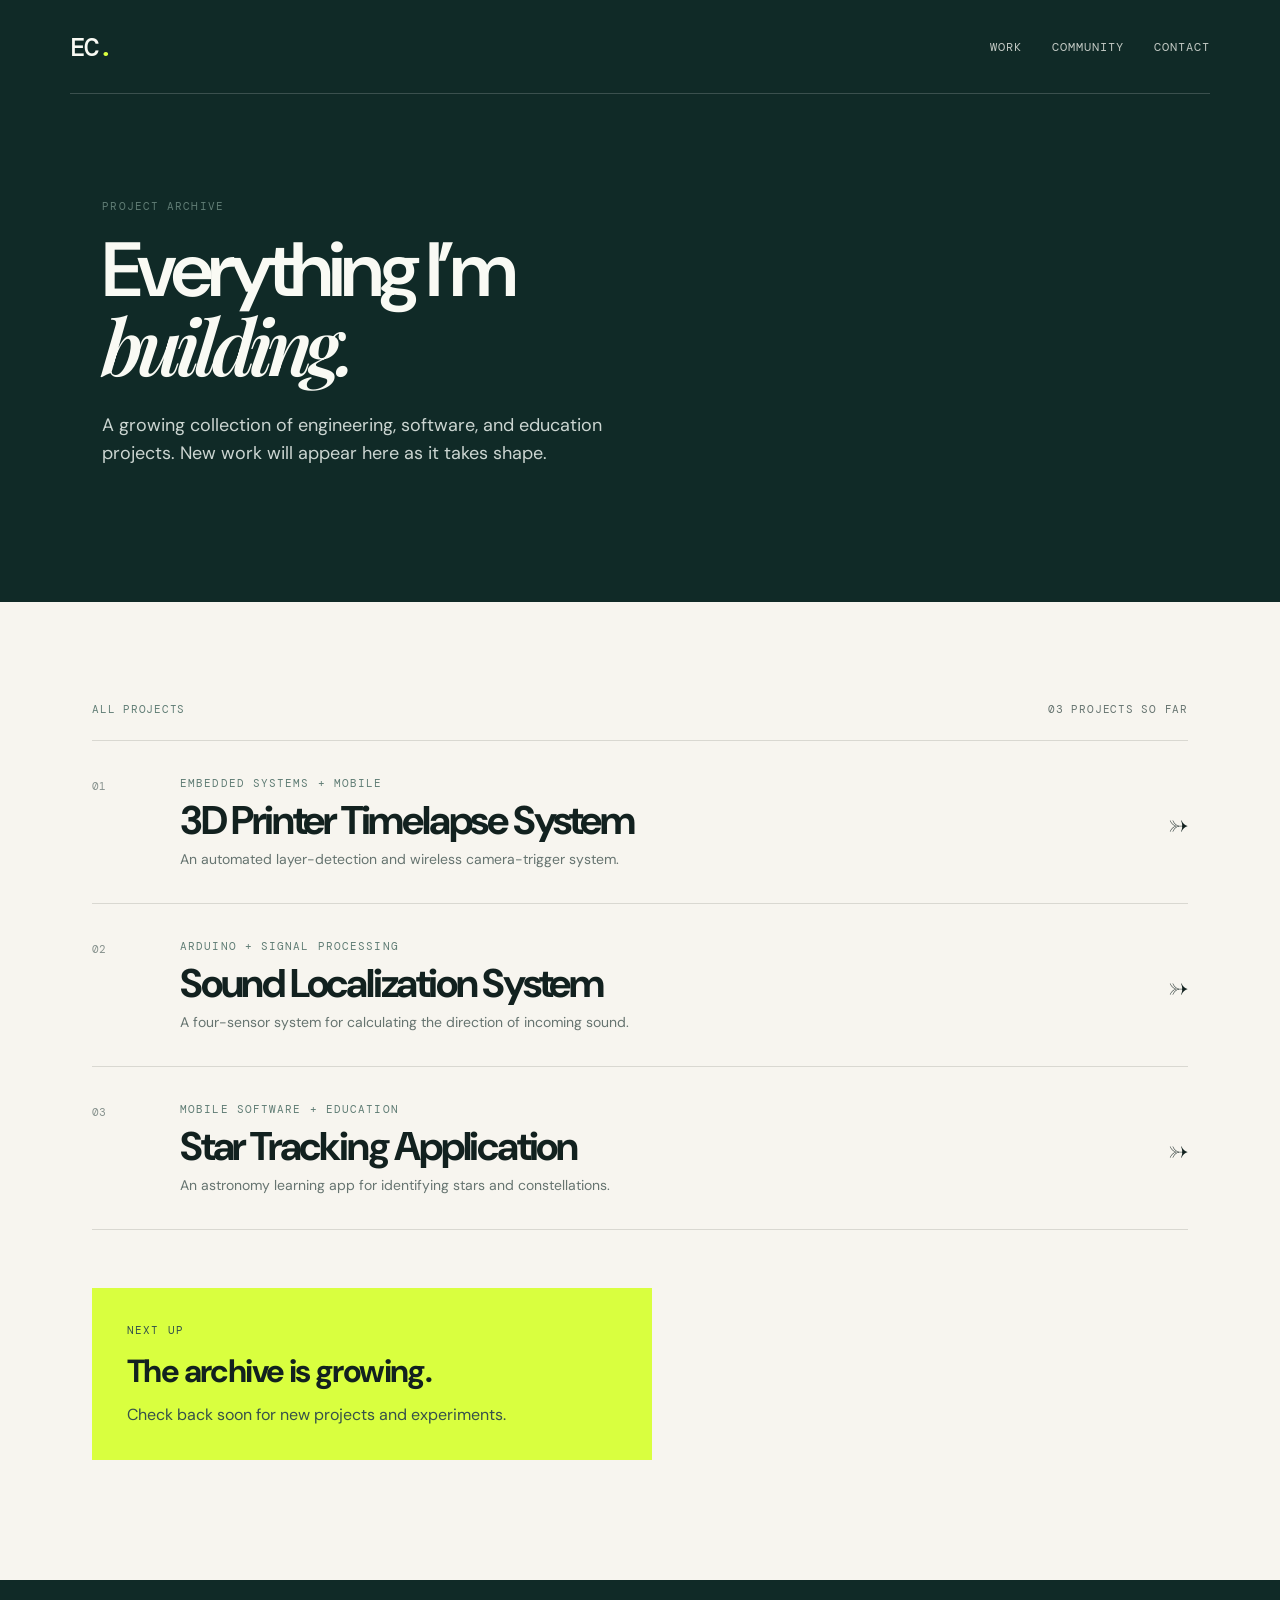
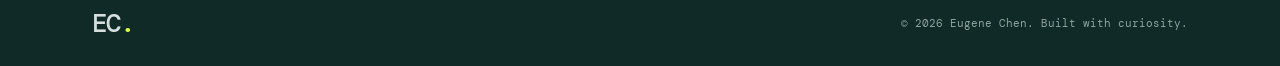
==== projects.html @ a7173c57 "Initial Commit" ====
<!DOCTYPE html>
<html lang="en">
<head>
  <meta charset="UTF-8">
  <meta name="viewport" content="width=device-width, initial-scale=1.0">
  <meta name="description" content="A complete collection of Eugene Chen's engineering and software projects.">
  <title>All Projects — Eugene Chen</title>
  <link rel="stylesheet" href="style.css">
</head>
<body>
  <div class="site-shell">
    <header class="projects-hero">
      <nav class="nav" aria-label="Primary navigation">
        <a class="wordmark" href="main.html" aria-label="Eugene Chen home">EC<span>.</span></a>
        <div class="nav-links"><a href="main.html#work">Work</a><a href="main.html#community">Community</a><a href="main.html#contact">Contact</a></div>
      </nav>
      <div class="projects-hero-copy">
        <p class="eyebrow">Project archive</p>
        <h1>Everything I’m<br><em>building.</em></h1>
        <p>A growing collection of engineering, software, and education projects. New work will appear here as it takes shape.</p>
      </div>
    </header>

    <main class="section-wrap projects-page">
      <div class="projects-page-heading"><p class="section-kicker">All projects</p><p>03 projects so far</p></div>
      <div class="archive-list">
        <a class="archive-project" href="printer-timelapse.html"><span class="archive-number">01</span><div><p class="project-type">Embedded systems + mobile</p><h2>3D Printer Timelapse System</h2><p>An automated layer-detection and wireless camera-trigger system.</p></div><span class="archive-arrow" aria-hidden="true">→</span></a>
        <a class="archive-project" href="sound-localization.html"><span class="archive-number">02</span><div><p class="project-type">Arduino + signal processing</p><h2>Sound Localization System</h2><p>A four-sensor system for calculating the direction of incoming sound.</p></div><span class="archive-arrow" aria-hidden="true">→</span></a>
        <a class="archive-project" href="star-tracking.html"><span class="archive-number">03</span><div><p class="project-type">Mobile software + education</p><h2>Star Tracking Application</h2><p>An astronomy learning app for identifying stars and constellations.</p></div><span class="archive-arrow" aria-hidden="true">→</span></a>
      </div>
      <aside class="projects-coming"><p class="section-kicker">Next up</p><h2>The archive is growing.</h2><p>Check back soon for new projects and experiments.</p></aside>
    </main>
    <footer><a class="wordmark" href="main.html">EC<span>.</span></a><p>© 2026 Eugene Chen. Built with curiosity.</p></footer>
  </div>
</body>
</html>
---- style.css ----
@import url('https://fonts.googleapis.com/css2?family=DM+Mono:wght@400;500&family=DM+Sans:opsz,wght@9..40,400;9..40,500;9..40,600;9..40,700&family=Playfair+Display:ital,wght@0,600;0,700;1,600;1,700&display=swap');

:root { --ink:#12211f; --muted:#667470; --paper:#f7f5ef; --acid:#d9ff3f; --coral:#ff745b; --line:#d9d8d1; --dark:#102a27; --sans:'DM Sans',Arial,sans-serif; --mono:'DM Mono',monospace; --serif:'Playfair Display',Georgia,serif; }
* { box-sizing:border-box; } html { scroll-behavior:smooth; } body { margin:0; background:var(--paper); color:var(--ink); font-family:var(--sans); } a { color:inherit; text-decoration:none; } ::selection { background:var(--acid); color:var(--dark); }
.section-wrap { max-width:1160px; margin:0 auto; padding-left:32px; padding-right:32px; } .hero { min-height:720px; padding:0 5.5vw 74px; background:var(--dark); color:#f9faf4; overflow:hidden; } .nav { height:94px; display:flex; align-items:center; justify-content:space-between; max-width:1340px; margin:auto; border-bottom:1px solid rgba(255,255,255,.18); } .wordmark { font:500 26px var(--mono); letter-spacing:-2px; } .wordmark span { color:var(--acid); } .nav-links { display:flex; gap:30px; font:12px var(--mono); text-transform:uppercase; letter-spacing:.08em; } .nav-links a { opacity:.76; transition:opacity .2s; } .nav-links a:hover { opacity:1; }
.hero-grid { max-width:1160px; margin:0 auto; display:grid; grid-template-columns:1.08fr .92fr; align-items:center; min-height:605px; gap:30px; }.eyebrow,.section-kicker,.project-type { font:11px var(--mono); letter-spacing:.1em; text-transform:uppercase; color:#607d75; margin:0 0 20px; } .hero .eyebrow { color:var(--acid); } h1,h2,h3,p { margin-top:0; } h1 { font-size:clamp(55px,6vw,87px); line-height:.97; letter-spacing:-.065em; margin:0 0 26px; font-weight:600; } h1 em { font-family:var(--serif); font-weight:600; letter-spacing:-.08em; } .intro { max-width:465px; font-size:18px; line-height:1.55; color:#cbd5d1; } .hero-actions { display:flex; align-items:center; gap:28px; margin-top:34px; }.button { display:inline-flex; align-items:center; gap:17px; padding:14px 17px; font:12px var(--mono); text-transform:uppercase; letter-spacing:.04em; }.button-primary { color:var(--dark); background:var(--acid); }.text-link { font-size:14px; border-bottom:1px solid rgba(255,255,255,.55); padding-bottom:5px; }
.hero-art { height:440px; position:relative; max-width:450px; width:100%; margin-left:auto; }.art-core { position:absolute; left:50%; top:50%; width:127px; height:127px; transform:translate(-50%,-50%); border:1px solid var(--acid); display:grid; place-items:center; border-radius:50%; background:var(--dark); z-index:2; }.art-core:before,.art-core:after { content:''; position:absolute; border-radius:50%; inset:11px; border:1px dashed rgba(217,255,63,.65); }.art-core:after { inset:-15px; border-color:rgba(217,255,63,.2); }.art-core span { color:var(--acid); font:500 31px var(--mono); letter-spacing:-4px; }.orbit { position:absolute; left:50%; top:50%; border:1px solid rgba(255,255,255,.16); border-radius:50%; transform:translate(-50%,-50%) rotate(-25deg); }.orbit-one { width:350px; height:160px; }.orbit-two { width:175px; height:350px; transform:translate(-50%,-50%) rotate(42deg); }.art-card { position:absolute; padding:14px 15px 12px; min-width:102px; color:var(--dark); font:500 16px var(--mono); line-height:1; box-shadow:5px 5px 0 rgba(0,0,0,.15); z-index:3; }.art-card small { display:block; font-size:10px; margin-top:16px; }.card-a { background:var(--acid); top:45px; left:58px; transform:rotate(-7deg); }.card-b { background:#b6d0fb; right:7px; top:129px; transform:rotate(7deg); }.card-c { background:var(--coral); left:73px; bottom:36px; transform:rotate(7deg); }.art-label { position:absolute; bottom:0; right:0; font:10px var(--mono); letter-spacing:.08em; color:#90a39e; }
.statement { padding-top:130px; padding-bottom:130px; }.statement-grid { display:grid; grid-template-columns:1.3fr .7fr; gap:90px; align-items:end; }.statement h2,.section-heading h2,.contact h2 { font-size:clamp(35px,4.4vw,59px); line-height:1.04; letter-spacing:-.055em; margin:0; }.statement-grid > p { margin:0; color:var(--muted); font-size:16px; line-height:1.65; }
.work { padding-bottom:136px; }.section-heading { display:flex; justify-content:space-between; align-items:end; gap:25px; padding-bottom:31px; border-bottom:1px solid var(--line); }.section-heading .section-kicker { margin-bottom:14px; }.section-note { margin:0 0 4px; font-size:13px; color:var(--muted); }.project-list { border-bottom:1px solid var(--line); }.project { display:grid; grid-template-columns:64px 1fr 280px; gap:24px; border-top:1px solid var(--line); padding:44px 0; }.project:first-child { border-top:0; }.project-number,.experience-index { font:11px var(--mono); color:#87928e; letter-spacing:.08em; }.project h3 { font-size:clamp(28px,3.4vw,45px); letter-spacing:-.06em; line-height:1; margin-bottom:18px; }.project-type { margin-bottom:12px; }.project-description { max-width:540px; color:#4a5954; font-size:15px; line-height:1.62; }.project-points { padding:0; list-style:none; font-size:13px; line-height:1.7; margin:19px 0; }.project-points li:before { content:'→'; color:#2f6a5c; margin-right:10px; }.tags { display:flex; flex-wrap:wrap; gap:6px; margin-top:20px; }.tags span { font:10px var(--mono); letter-spacing:.03em; padding:6px 8px; background:#e6e7e0; }.project-visual { min-height:220px; position:relative; overflow:hidden; background:#e3e5dc; }.printer-visual { background:#fb9d84; display:grid; place-items:center; }.printer-frame { height:146px; width:125px; border:8px solid var(--dark); position:relative; }.printer-frame i { position:absolute; top:-8px; width:8px; height:142px; background:var(--dark); }.printer-frame i:first-child { left:27px; }.printer-frame i:nth-child(2) { right:27px; }.printer-frame b { position:absolute; left:18px; right:18px; bottom:22px; height:12px; background:var(--acid); }.printer-frame span { position:absolute; top:52px; left:13px; font:9px var(--mono); color:var(--dark); }.sound-visual { background:var(--dark); }.sound-dot { position:absolute; width:13px; height:13px; border-radius:50%; background:var(--acid); }.d1{top:28px;left:32px}.d2{top:28px;right:32px}.d3{bottom:28px;left:32px}.d4{bottom:28px;right:32px}.sound-lines { position:absolute; inset:50px; background:linear-gradient(45deg,transparent 49.5%,rgba(217,255,63,.7) 50%,transparent 50.5%),linear-gradient(-45deg,transparent 49.5%,rgba(217,255,63,.35) 50%,transparent 50.5%); }.sound-visual b { position:absolute; inset:0; display:grid; place-items:center; font:42px var(--serif); color:#fff; }.star-visual { background:#7691d5; }.star-visual span { position:absolute; color:var(--acid); font:36px var(--serif); }.star-visual span:nth-child(1){top:30px;left:35px}.star-visual span:nth-child(2){top:70px;right:55px;font-size:22px}.star-visual span:nth-child(3){bottom:29px;left:62px}.star-visual span:nth-child(4){right:30px;bottom:43px;font-size:26px}.star-visual i { position:absolute; height:1px; background:rgba(255,255,255,.5); transform:rotate(35deg); width:155px; top:113px; left:42px; }.star-visual i:last-child{transform:rotate(-58deg);width:130px;top:128px;left:86px;}
.experience { padding-bottom:135px; }.experience-grid { display:grid; grid-template-columns:1fr 1fr; gap:1px; margin-top:30px; background:var(--line); border:1px solid var(--line); }.experience-grid article { background:var(--paper); min-height:270px; padding:29px; }.experience-index { color:#da624e; }.experience h3 { font-size:28px; letter-spacing:-.045em; margin:37px 0 12px; }.experience p:not(.experience-index) { font-size:14px; line-height:1.6; color:var(--muted); max-width:390px; }.experience-grid span { font:10px var(--mono); color:#47615a; text-transform:uppercase; letter-spacing:.04em; }
.project-link { display:inline-flex; align-items:center; gap:11px; margin-top:24px; padding-bottom:6px; border-bottom:1px solid var(--ink); font:11px var(--mono); letter-spacing:.07em; text-transform:uppercase; transition:color .2s ease,border-color .2s ease,gap .2s ease; }.project-link:hover { color:#2f6a5c; border-color:#2f6a5c; gap:16px; }
.projects-cta { padding:38px 0 0; display:flex; align-items:center; justify-content:space-between; gap:25px; }.projects-cta p { margin:0; color:var(--muted); font-size:14px; }.button-outline { color:var(--ink); border:1px solid var(--ink); transition:background-color .2s ease,color .2s ease,transform .2s ease; }.button-outline:hover { color:var(--dark); background:var(--acid); transform:translateY(-3px); }
.projects-hero { padding:0 5.5vw 74px; background:var(--dark); color:#f9faf4; }.projects-hero-copy { max-width:1160px; margin:0 auto; padding:105px 32px 42px; }.projects-hero-copy h1 { margin-bottom:24px; }.projects-hero-copy > p:last-child { max-width:500px; color:#cbd5d1; font-size:18px; line-height:1.55; }.projects-page { padding-top:100px; padding-bottom:120px; }.projects-page-heading { display:flex; justify-content:space-between; align-items:center; padding-bottom:24px; border-bottom:1px solid var(--line); }.projects-page-heading p { margin:0; font:11px var(--mono); color:var(--muted); text-transform:uppercase; letter-spacing:.07em; }.projects-page-heading .section-kicker { color:#607d75; }.archive-list { border-bottom:1px solid var(--line); }.archive-project { display:grid; grid-template-columns:64px 1fr auto; gap:24px; align-items:center; padding:35px 0; border-top:1px solid var(--line); transition:padding .2s ease; }.archive-project:first-child { border-top:0; }.archive-number { align-self:start; padding-top:3px; font:11px var(--mono); color:#87928e; }.archive-project .project-type { margin-bottom:9px; }.archive-project h2 { margin:0 0 9px; font-size:clamp(25px,3.2vw,40px); letter-spacing:-.055em; line-height:1.05; }.archive-project div > p:last-child { margin:0; color:var(--muted); font-size:14px; }.archive-arrow { font:30px var(--serif); transition:transform .2s ease; }.archive-project:hover { padding-left:10px; }.archive-project:hover .archive-arrow { transform:translateX(7px); }.projects-coming { margin-top:58px; padding:35px; background:var(--acid); max-width:560px; }.projects-coming .section-kicker { color:#35524b; margin-bottom:13px; }.projects-coming h2 { margin:0 0 12px; font-size:32px; letter-spacing:-.05em; }.projects-coming p:last-child { margin:0; color:#36514a; }
.case-study { max-width:1000px; padding-top:52px; padding-bottom:110px; }.back-link { display:inline-block; margin-bottom:80px; font:11px var(--mono); letter-spacing:.07em; text-transform:uppercase; color:#47615a; transition:transform .2s ease,color .2s ease; }.back-link:hover { color:var(--ink); transform:translateX(-4px); }.case-study h1 { max-width:800px; color:var(--dark); }.case-intro { max-width:640px; margin-bottom:46px; color:var(--muted); font-size:clamp(18px,2vw,23px); line-height:1.5; }.case-visual { min-height:330px; margin:0 0 92px; display:grid; place-items:center; overflow:hidden; position:relative; }.case-grid { display:grid; grid-template-columns:.8fr 1.2fr; gap:70px; padding:37px 0; border-top:1px solid var(--line); }.case-grid:last-of-type { border-bottom:1px solid var(--line); margin-bottom:26px; }.case-grid h2 { margin:0; font-size:clamp(27px,3vw,40px); line-height:1.04; letter-spacing:-.05em; }.case-grid p:last-child { margin:0; max-width:530px; color:var(--muted); font-size:16px; line-height:1.65; }
.community { background:var(--coral); color:var(--dark); padding:115px 0; }.community-grid { display:grid; grid-template-columns:1fr 1fr; gap:100px; }.light { color:#714239; }.community h2 { font-size:clamp(43px,5vw,67px); line-height:.98; letter-spacing:-.065em; margin:0; }.community-copy { padding-top:32px; }.community-copy > p { font-size:19px; line-height:1.55; margin-bottom:25px; }.community-copy ul { list-style:none; padding:0; margin:0; border-top:1px solid rgba(18,33,31,.3); }.community-copy li { padding:12px 0 12px 22px; position:relative; font-size:14px; border-bottom:1px solid rgba(18,33,31,.3); }.community-copy li:before { content:'↗'; position:absolute; left:0; }
.contact { padding-top:120px; padding-bottom:106px; }.contact h2 { margin:0 0 22px; }.contact > p:not(.section-kicker):not(.contact-note) { color:var(--muted); font-size:16px; }.contact-links { display:flex; gap:38px; margin-top:35px; }.contact-links a { font:12px var(--mono); text-transform:uppercase; border-bottom:1px solid var(--ink); padding-bottom:7px; }.contact-links span { margin-left:18px; }.contact-note { margin-top:45px !important; font:11px var(--mono); color:#8a918d !important; } footer { background:var(--dark); color:#d7dfdc; padding:26px max(32px,calc((100vw - 1096px)/2)); display:flex; justify-content:space-between; align-items:center; } footer p { margin:0; font:11px var(--mono); color:#8fa49e; }
 .contact-pending { font:12px var(--mono); text-transform:uppercase; color:#61716c; border-bottom:1px solid #a4aaa6; padding-bottom:7px; }.contact-links span.contact-pending { margin-left:0; }
@media (max-width:760px) { .hero { padding:0 24px 50px; min-height:0; }.nav { height:76px; }.nav-links { gap:15px; font-size:10px; }.hero-grid { grid-template-columns:1fr; padding-top:63px; }.hero-art { height:310px; max-width:355px; margin:10px auto 0; transform:scale(.82); transform-origin:top center; margin-bottom:-55px; }.statement,.work,.experience,.contact { padding-top:75px; padding-bottom:75px; }.section-wrap { padding-left:24px; padding-right:24px; }.statement-grid,.community-grid { grid-template-columns:1fr; gap:28px; }.section-heading { align-items:start; flex-direction:column; }.project { grid-template-columns:34px 1fr; padding:32px 0; gap:11px; }.project-visual { grid-column:2; min-height:175px; margin-top:5px; }.project h3 { font-size:35px; }.experience-grid { grid-template-columns:1fr; }.community { padding:76px 0; }.community-copy { padding-top:0; }.contact-links { gap:20px; flex-wrap:wrap; } footer { padding:22px 24px; }.intro { font-size:16px; } }
@media (max-width:760px) { .projects-cta { align-items:flex-start; flex-direction:column; }.projects-hero { padding:0 24px 48px; }.projects-hero-copy { padding:66px 0 16px; }.projects-page { padding-top:70px; padding-bottom:75px; }.archive-project { grid-template-columns:34px 1fr auto; gap:11px; padding:27px 0; }.archive-project h2 { font-size:28px; }.archive-arrow { font-size:24px; }.projects-coming { margin-top:42px; padding:27px; } }

/* Gentle movement and tactile feedback */
.scroll-progress { position:fixed; z-index:20; inset:0 auto auto 0; width:100%; height:3px; background:var(--acid); transform:scaleX(0); transform-origin:left; pointer-events:none; }
.reveal { opacity:0; transform:translateY(26px); transition:opacity .7s ease,transform .7s cubic-bezier(.22,1,.36,1); transition-delay:var(--reveal-delay,0ms); }.reveal.is-visible { opacity:1; transform:none; }
.hero-copy { animation:rise-in .8s cubic-bezier(.22,1,.36,1) both; }.hero-art { animation:rise-in .9s .12s cubic-bezier(.22,1,.36,1) both; }.art-core { animation:soft-pulse 4s ease-in-out infinite; }.orbit-one { animation:orbit-one-drift 12s linear infinite; }.orbit-two { animation:orbit-two-drift 16s linear infinite reverse; }
.button-primary,.project-visual,.experience-grid article,.community-copy li,.tags span,.project h3 { transition:transform .25s ease,box-shadow .25s ease,background-color .25s ease,color .25s ease; }.button-primary:hover { transform:translateY(-3px); box-shadow:5px 5px 0 rgba(217,255,63,.25); }.text-link:hover,.contact-links a:hover { color:var(--acid); border-color:var(--acid); }.project:hover .project-visual { transform:translateY(-5px) rotate(.6deg); box-shadow:8px 10px 0 rgba(18,33,31,.13); }.project:hover h3 { color:#2f6a5c; }.experience-grid article:hover { transform:translateY(-5px); box-shadow:0 11px 20px rgba(18,33,31,.08); position:relative; z-index:1; }.community-copy li:hover { padding-left:28px; background:rgba(255,255,255,.1); }.tags span:hover { background:var(--acid); transform:translateY(-2px); }
@keyframes rise-in { from { opacity:0; transform:translateY(22px); } to { opacity:1; transform:none; } } @keyframes soft-pulse { 50% { box-shadow:0 0 0 13px rgba(217,255,63,.055); } } @keyframes orbit-one-drift { from { transform:translate(-50%,-50%) rotate(-25deg); } to { transform:translate(-50%,-50%) rotate(335deg); } } @keyframes orbit-two-drift { from { transform:translate(-50%,-50%) rotate(42deg); } to { transform:translate(-50%,-50%) rotate(402deg); } }
@media (prefers-reduced-motion: reduce) { html { scroll-behavior:auto; }.reveal,.reveal.is-visible { opacity:1; transform:none; transition:none; }.hero-copy,.hero-art,.art-core,.orbit-one,.orbit-two { animation:none; }.button-primary,.project-visual,.experience-grid article,.community-copy li,.tags span { transition:none; } }
@media (max-width:760px) { .case-study { padding-top:32px; padding-bottom:72px; }.back-link { margin-bottom:58px; }.case-visual { min-height:230px; margin-bottom:58px; }.case-grid { grid-template-columns:1fr; gap:21px; padding:29px 0; } }
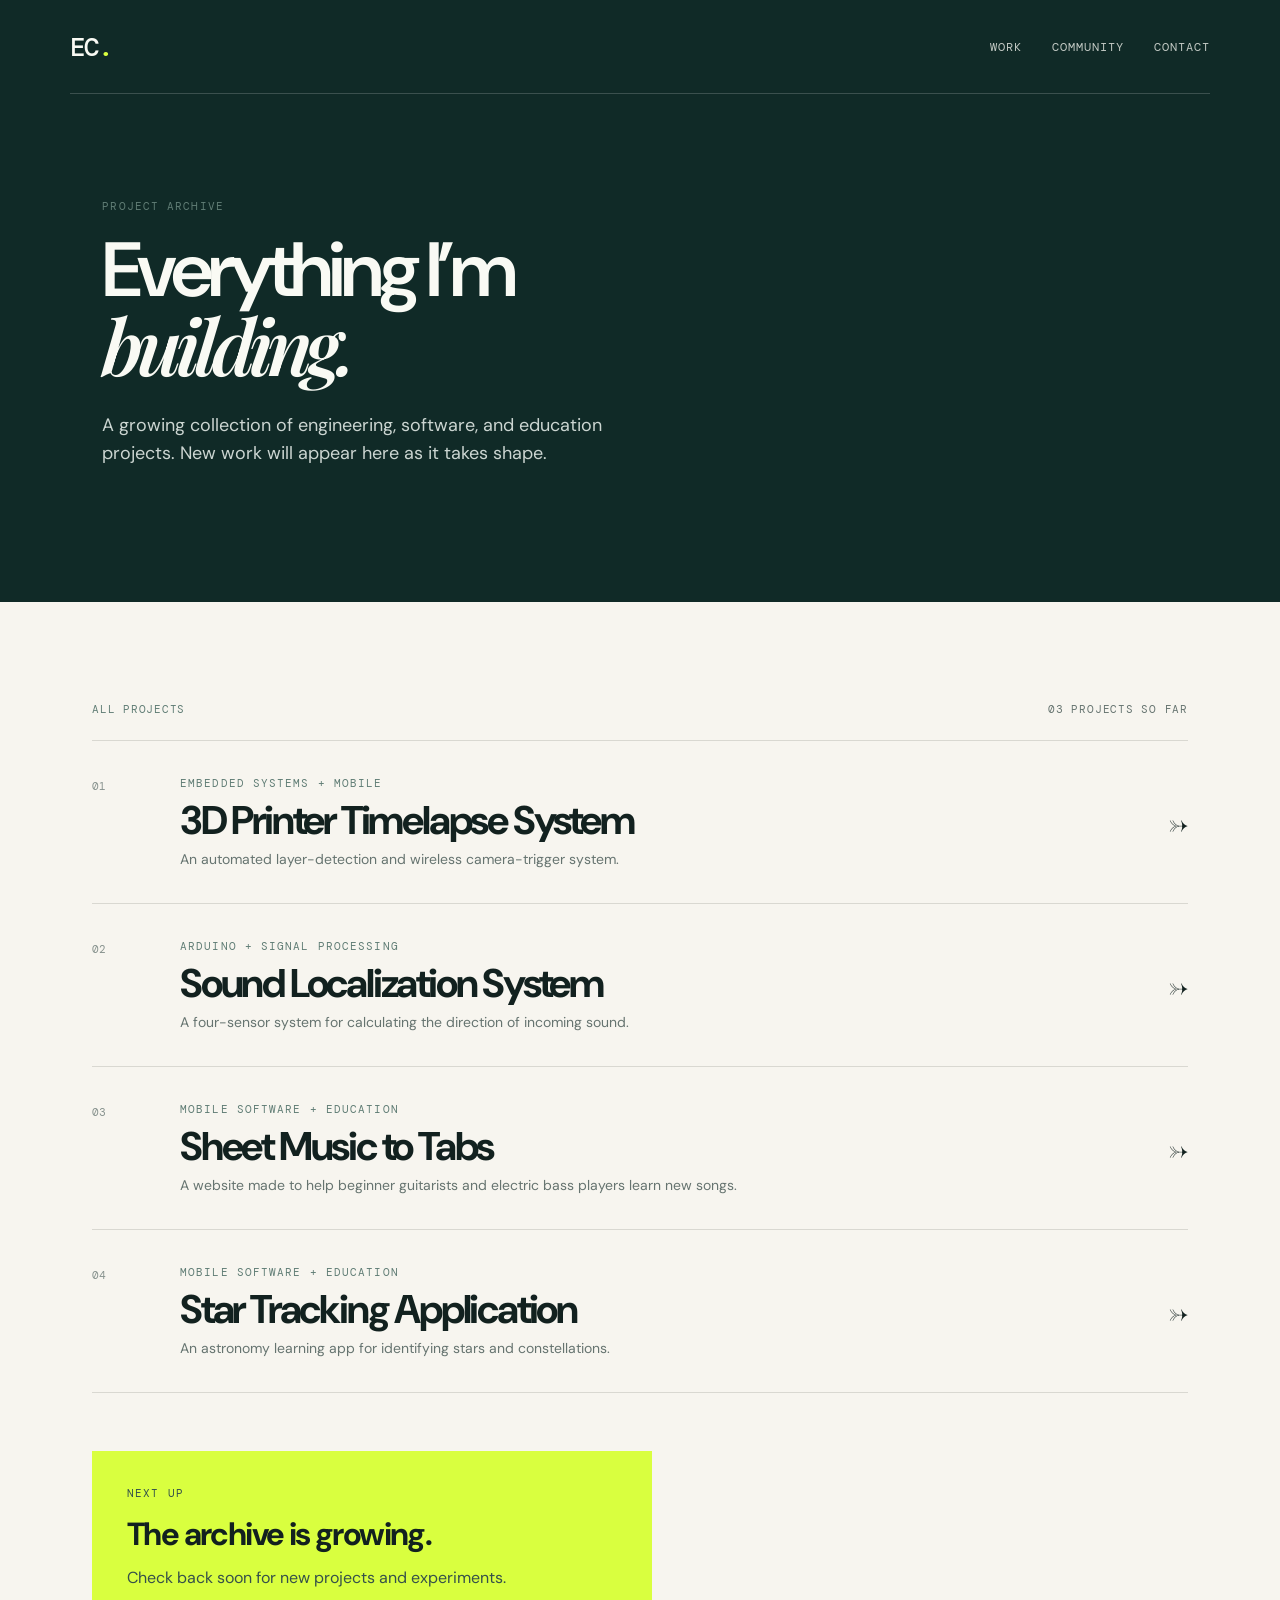
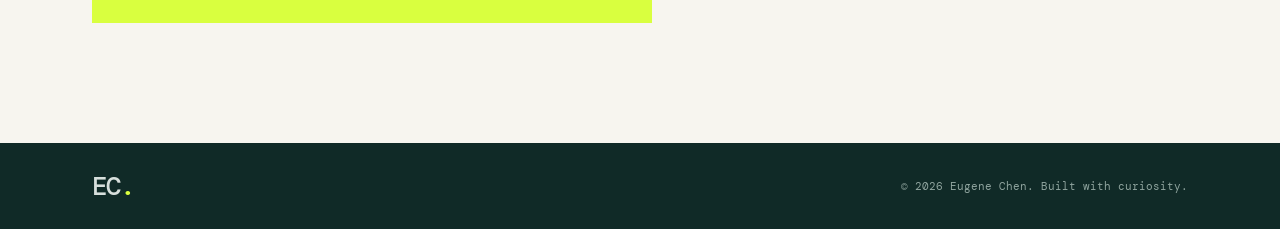
==== commit da778637: "Added new page for Sheet music to Tabs application" ====
--- a/projects.html
+++ b/projects.html
@@ -1,5 +1,6 @@
 <!DOCTYPE html>
 <html lang="en">
+
 <head>
   <meta charset="UTF-8">
   <meta name="viewport" content="width=device-width, initial-scale=1.0">
@@ -7,30 +8,68 @@
   <title>All Projects — Eugene Chen</title>
   <link rel="stylesheet" href="style.css">
 </head>
+
 <body>
   <div class="site-shell">
     <header class="projects-hero">
       <nav class="nav" aria-label="Primary navigation">
-        <a class="wordmark" href="main.html" aria-label="Eugene Chen home">EC<span>.</span></a>
-        <div class="nav-links"><a href="main.html#work">Work</a><a href="main.html#community">Community</a><a href="main.html#contact">Contact</a></div>
+        <a class="wordmark" href="index.html" aria-label="Eugene Chen home">EC<span>.</span></a>
+        <div class="nav-links"><a href="index.html#work">Work</a><a href="index.html#community">Community</a><a
+            href="index.html#contact">Contact</a></div>
       </nav>
       <div class="projects-hero-copy">
         <p class="eyebrow">Project archive</p>
         <h1>Everything I’m<br><em>building.</em></h1>
-        <p>A growing collection of engineering, software, and education projects. New work will appear here as it takes shape.</p>
+        <p>A growing collection of engineering, software, and education projects. New work will appear here as it takes
+          shape.</p>
       </div>
     </header>
 
     <main class="section-wrap projects-page">
-      <div class="projects-page-heading"><p class="section-kicker">All projects</p><p>03 projects so far</p></div>
+      <div class="projects-page-heading">
+        <p class="section-kicker">All projects</p>
+        <p>03 projects so far</p>
+      </div>
       <div class="archive-list">
-        <a class="archive-project" href="printer-timelapse.html"><span class="archive-number">01</span><div><p class="project-type">Embedded systems + mobile</p><h2>3D Printer Timelapse System</h2><p>An automated layer-detection and wireless camera-trigger system.</p></div><span class="archive-arrow" aria-hidden="true">→</span></a>
-        <a class="archive-project" href="sound-localization.html"><span class="archive-number">02</span><div><p class="project-type">Arduino + signal processing</p><h2>Sound Localization System</h2><p>A four-sensor system for calculating the direction of incoming sound.</p></div><span class="archive-arrow" aria-hidden="true">→</span></a>
-        <a class="archive-project" href="star-tracking.html"><span class="archive-number">03</span><div><p class="project-type">Mobile software + education</p><h2>Star Tracking Application</h2><p>An astronomy learning app for identifying stars and constellations.</p></div><span class="archive-arrow" aria-hidden="true">→</span></a>
+        <a class="archive-project" href="project pages/printer-timelapse.html"><span class="archive-number">01</span>
+          <div>
+            <p class="project-type">Embedded systems + mobile</p>
+            <h2>3D Printer Timelapse System</h2>
+            <p>An automated layer-detection and wireless camera-trigger system.</p>
+          </div><span class="archive-arrow" aria-hidden="true">→</span>
+        </a>
+        <a class="archive-project" href="project pages/sound-localization.html"><span class="archive-number">02</span>
+          <div>
+            <p class="project-type">Arduino + signal processing</p>
+            <h2>Sound Localization System</h2>
+            <p>A four-sensor system for calculating the direction of incoming sound.</p>
+          </div><span class="archive-arrow" aria-hidden="true">→</span>
+        </a>
+        <a class="archive-project" href="project pages/sheet-music-to-tabs.html"><span class="archive-number">03</span>
+          <div>
+            <p class="project-type">Mobile software + education</p>
+            <h2>Sheet Music to Tabs</h2>
+            <p>A website made to help beginner guitarists and electric bass players learn new songs.</p>
+          </div><span class="archive-arrow" aria-hidden="true">→</span>
+        </a>
+        <a class="archive-project" href="project pages/star-tracking.html"><span class="archive-number">04</span>
+          <div>
+            <p class="project-type">Mobile software + education</p>
+            <h2>Star Tracking Application</h2>
+            <p>An astronomy learning app for identifying stars and constellations.</p>
+          </div><span class="archive-arrow" aria-hidden="true">→</span>
+        </a>
       </div>
-      <aside class="projects-coming"><p class="section-kicker">Next up</p><h2>The archive is growing.</h2><p>Check back soon for new projects and experiments.</p></aside>
+      <aside class="projects-coming">
+        <p class="section-kicker">Next up</p>
+        <h2>The archive is growing.</h2>
+        <p>Check back soon for new projects and experiments.</p>
+      </aside>
     </main>
-    <footer><a class="wordmark" href="main.html">EC<span>.</span></a><p>© 2026 Eugene Chen. Built with curiosity.</p></footer>
+    <footer><a class="wordmark" href="index.html">EC<span>.</span></a>
+      <p>© 2026 Eugene Chen. Built with curiosity.</p>
+    </footer>
   </div>
 </body>
-</html>
+
+</html>
--- a/style.css
+++ b/style.css
@@ -1,28 +1,1142 @@
-@import url('https://fonts.googleapis.com/css2?family=DM+Mono:wght@400;500&family=DM+Sans:opsz,wght@9..40,400;9..40,500;9..40,600;9..40,700&family=Playfair+Display:ital,wght@0,600;0,700;1,600;1,700&display=swap');
+@import url("https://fonts.googleapis.com/css2?family=DM+Mono:wght@400;500&family=DM+Sans:opsz,wght@9..40,400;9..40,500;9..40,600;9..40,700&family=Playfair+Display:ital,wght@0,600;0,700;1,600;1,700&display=swap");
 
-:root { --ink:#12211f; --muted:#667470; --paper:#f7f5ef; --acid:#d9ff3f; --coral:#ff745b; --line:#d9d8d1; --dark:#102a27; --sans:'DM Sans',Arial,sans-serif; --mono:'DM Mono',monospace; --serif:'Playfair Display',Georgia,serif; }
-* { box-sizing:border-box; } html { scroll-behavior:smooth; } body { margin:0; background:var(--paper); color:var(--ink); font-family:var(--sans); } a { color:inherit; text-decoration:none; } ::selection { background:var(--acid); color:var(--dark); }
-.section-wrap { max-width:1160px; margin:0 auto; padding-left:32px; padding-right:32px; } .hero { min-height:720px; padding:0 5.5vw 74px; background:var(--dark); color:#f9faf4; overflow:hidden; } .nav { height:94px; display:flex; align-items:center; justify-content:space-between; max-width:1340px; margin:auto; border-bottom:1px solid rgba(255,255,255,.18); } .wordmark { font:500 26px var(--mono); letter-spacing:-2px; } .wordmark span { color:var(--acid); } .nav-links { display:flex; gap:30px; font:12px var(--mono); text-transform:uppercase; letter-spacing:.08em; } .nav-links a { opacity:.76; transition:opacity .2s; } .nav-links a:hover { opacity:1; }
-.hero-grid { max-width:1160px; margin:0 auto; display:grid; grid-template-columns:1.08fr .92fr; align-items:center; min-height:605px; gap:30px; }.eyebrow,.section-kicker,.project-type { font:11px var(--mono); letter-spacing:.1em; text-transform:uppercase; color:#607d75; margin:0 0 20px; } .hero .eyebrow { color:var(--acid); } h1,h2,h3,p { margin-top:0; } h1 { font-size:clamp(55px,6vw,87px); line-height:.97; letter-spacing:-.065em; margin:0 0 26px; font-weight:600; } h1 em { font-family:var(--serif); font-weight:600; letter-spacing:-.08em; } .intro { max-width:465px; font-size:18px; line-height:1.55; color:#cbd5d1; } .hero-actions { display:flex; align-items:center; gap:28px; margin-top:34px; }.button { display:inline-flex; align-items:center; gap:17px; padding:14px 17px; font:12px var(--mono); text-transform:uppercase; letter-spacing:.04em; }.button-primary { color:var(--dark); background:var(--acid); }.text-link { font-size:14px; border-bottom:1px solid rgba(255,255,255,.55); padding-bottom:5px; }
-.hero-art { height:440px; position:relative; max-width:450px; width:100%; margin-left:auto; }.art-core { position:absolute; left:50%; top:50%; width:127px; height:127px; transform:translate(-50%,-50%); border:1px solid var(--acid); display:grid; place-items:center; border-radius:50%; background:var(--dark); z-index:2; }.art-core:before,.art-core:after { content:''; position:absolute; border-radius:50%; inset:11px; border:1px dashed rgba(217,255,63,.65); }.art-core:after { inset:-15px; border-color:rgba(217,255,63,.2); }.art-core span { color:var(--acid); font:500 31px var(--mono); letter-spacing:-4px; }.orbit { position:absolute; left:50%; top:50%; border:1px solid rgba(255,255,255,.16); border-radius:50%; transform:translate(-50%,-50%) rotate(-25deg); }.orbit-one { width:350px; height:160px; }.orbit-two { width:175px; height:350px; transform:translate(-50%,-50%) rotate(42deg); }.art-card { position:absolute; padding:14px 15px 12px; min-width:102px; color:var(--dark); font:500 16px var(--mono); line-height:1; box-shadow:5px 5px 0 rgba(0,0,0,.15); z-index:3; }.art-card small { display:block; font-size:10px; margin-top:16px; }.card-a { background:var(--acid); top:45px; left:58px; transform:rotate(-7deg); }.card-b { background:#b6d0fb; right:7px; top:129px; transform:rotate(7deg); }.card-c { background:var(--coral); left:73px; bottom:36px; transform:rotate(7deg); }.art-label { position:absolute; bottom:0; right:0; font:10px var(--mono); letter-spacing:.08em; color:#90a39e; }
-.statement { padding-top:130px; padding-bottom:130px; }.statement-grid { display:grid; grid-template-columns:1.3fr .7fr; gap:90px; align-items:end; }.statement h2,.section-heading h2,.contact h2 { font-size:clamp(35px,4.4vw,59px); line-height:1.04; letter-spacing:-.055em; margin:0; }.statement-grid > p { margin:0; color:var(--muted); font-size:16px; line-height:1.65; }
-.work { padding-bottom:136px; }.section-heading { display:flex; justify-content:space-between; align-items:end; gap:25px; padding-bottom:31px; border-bottom:1px solid var(--line); }.section-heading .section-kicker { margin-bottom:14px; }.section-note { margin:0 0 4px; font-size:13px; color:var(--muted); }.project-list { border-bottom:1px solid var(--line); }.project { display:grid; grid-template-columns:64px 1fr 280px; gap:24px; border-top:1px solid var(--line); padding:44px 0; }.project:first-child { border-top:0; }.project-number,.experience-index { font:11px var(--mono); color:#87928e; letter-spacing:.08em; }.project h3 { font-size:clamp(28px,3.4vw,45px); letter-spacing:-.06em; line-height:1; margin-bottom:18px; }.project-type { margin-bottom:12px; }.project-description { max-width:540px; color:#4a5954; font-size:15px; line-height:1.62; }.project-points { padding:0; list-style:none; font-size:13px; line-height:1.7; margin:19px 0; }.project-points li:before { content:'→'; color:#2f6a5c; margin-right:10px; }.tags { display:flex; flex-wrap:wrap; gap:6px; margin-top:20px; }.tags span { font:10px var(--mono); letter-spacing:.03em; padding:6px 8px; background:#e6e7e0; }.project-visual { min-height:220px; position:relative; overflow:hidden; background:#e3e5dc; }.printer-visual { background:#fb9d84; display:grid; place-items:center; }.printer-frame { height:146px; width:125px; border:8px solid var(--dark); position:relative; }.printer-frame i { position:absolute; top:-8px; width:8px; height:142px; background:var(--dark); }.printer-frame i:first-child { left:27px; }.printer-frame i:nth-child(2) { right:27px; }.printer-frame b { position:absolute; left:18px; right:18px; bottom:22px; height:12px; background:var(--acid); }.printer-frame span { position:absolute; top:52px; left:13px; font:9px var(--mono); color:var(--dark); }.sound-visual { background:var(--dark); }.sound-dot { position:absolute; width:13px; height:13px; border-radius:50%; background:var(--acid); }.d1{top:28px;left:32px}.d2{top:28px;right:32px}.d3{bottom:28px;left:32px}.d4{bottom:28px;right:32px}.sound-lines { position:absolute; inset:50px; background:linear-gradient(45deg,transparent 49.5%,rgba(217,255,63,.7) 50%,transparent 50.5%),linear-gradient(-45deg,transparent 49.5%,rgba(217,255,63,.35) 50%,transparent 50.5%); }.sound-visual b { position:absolute; inset:0; display:grid; place-items:center; font:42px var(--serif); color:#fff; }.star-visual { background:#7691d5; }.star-visual span { position:absolute; color:var(--acid); font:36px var(--serif); }.star-visual span:nth-child(1){top:30px;left:35px}.star-visual span:nth-child(2){top:70px;right:55px;font-size:22px}.star-visual span:nth-child(3){bottom:29px;left:62px}.star-visual span:nth-child(4){right:30px;bottom:43px;font-size:26px}.star-visual i { position:absolute; height:1px; background:rgba(255,255,255,.5); transform:rotate(35deg); width:155px; top:113px; left:42px; }.star-visual i:last-child{transform:rotate(-58deg);width:130px;top:128px;left:86px;}
-.experience { padding-bottom:135px; }.experience-grid { display:grid; grid-template-columns:1fr 1fr; gap:1px; margin-top:30px; background:var(--line); border:1px solid var(--line); }.experience-grid article { background:var(--paper); min-height:270px; padding:29px; }.experience-index { color:#da624e; }.experience h3 { font-size:28px; letter-spacing:-.045em; margin:37px 0 12px; }.experience p:not(.experience-index) { font-size:14px; line-height:1.6; color:var(--muted); max-width:390px; }.experience-grid span { font:10px var(--mono); color:#47615a; text-transform:uppercase; letter-spacing:.04em; }
-.project-link { display:inline-flex; align-items:center; gap:11px; margin-top:24px; padding-bottom:6px; border-bottom:1px solid var(--ink); font:11px var(--mono); letter-spacing:.07em; text-transform:uppercase; transition:color .2s ease,border-color .2s ease,gap .2s ease; }.project-link:hover { color:#2f6a5c; border-color:#2f6a5c; gap:16px; }
-.projects-cta { padding:38px 0 0; display:flex; align-items:center; justify-content:space-between; gap:25px; }.projects-cta p { margin:0; color:var(--muted); font-size:14px; }.button-outline { color:var(--ink); border:1px solid var(--ink); transition:background-color .2s ease,color .2s ease,transform .2s ease; }.button-outline:hover { color:var(--dark); background:var(--acid); transform:translateY(-3px); }
-.projects-hero { padding:0 5.5vw 74px; background:var(--dark); color:#f9faf4; }.projects-hero-copy { max-width:1160px; margin:0 auto; padding:105px 32px 42px; }.projects-hero-copy h1 { margin-bottom:24px; }.projects-hero-copy > p:last-child { max-width:500px; color:#cbd5d1; font-size:18px; line-height:1.55; }.projects-page { padding-top:100px; padding-bottom:120px; }.projects-page-heading { display:flex; justify-content:space-between; align-items:center; padding-bottom:24px; border-bottom:1px solid var(--line); }.projects-page-heading p { margin:0; font:11px var(--mono); color:var(--muted); text-transform:uppercase; letter-spacing:.07em; }.projects-page-heading .section-kicker { color:#607d75; }.archive-list { border-bottom:1px solid var(--line); }.archive-project { display:grid; grid-template-columns:64px 1fr auto; gap:24px; align-items:center; padding:35px 0; border-top:1px solid var(--line); transition:padding .2s ease; }.archive-project:first-child { border-top:0; }.archive-number { align-self:start; padding-top:3px; font:11px var(--mono); color:#87928e; }.archive-project .project-type { margin-bottom:9px; }.archive-project h2 { margin:0 0 9px; font-size:clamp(25px,3.2vw,40px); letter-spacing:-.055em; line-height:1.05; }.archive-project div > p:last-child { margin:0; color:var(--muted); font-size:14px; }.archive-arrow { font:30px var(--serif); transition:transform .2s ease; }.archive-project:hover { padding-left:10px; }.archive-project:hover .archive-arrow { transform:translateX(7px); }.projects-coming { margin-top:58px; padding:35px; background:var(--acid); max-width:560px; }.projects-coming .section-kicker { color:#35524b; margin-bottom:13px; }.projects-coming h2 { margin:0 0 12px; font-size:32px; letter-spacing:-.05em; }.projects-coming p:last-child { margin:0; color:#36514a; }
-.case-study { max-width:1000px; padding-top:52px; padding-bottom:110px; }.back-link { display:inline-block; margin-bottom:80px; font:11px var(--mono); letter-spacing:.07em; text-transform:uppercase; color:#47615a; transition:transform .2s ease,color .2s ease; }.back-link:hover { color:var(--ink); transform:translateX(-4px); }.case-study h1 { max-width:800px; color:var(--dark); }.case-intro { max-width:640px; margin-bottom:46px; color:var(--muted); font-size:clamp(18px,2vw,23px); line-height:1.5; }.case-visual { min-height:330px; margin:0 0 92px; display:grid; place-items:center; overflow:hidden; position:relative; }.case-grid { display:grid; grid-template-columns:.8fr 1.2fr; gap:70px; padding:37px 0; border-top:1px solid var(--line); }.case-grid:last-of-type { border-bottom:1px solid var(--line); margin-bottom:26px; }.case-grid h2 { margin:0; font-size:clamp(27px,3vw,40px); line-height:1.04; letter-spacing:-.05em; }.case-grid p:last-child { margin:0; max-width:530px; color:var(--muted); font-size:16px; line-height:1.65; }
-.community { background:var(--coral); color:var(--dark); padding:115px 0; }.community-grid { display:grid; grid-template-columns:1fr 1fr; gap:100px; }.light { color:#714239; }.community h2 { font-size:clamp(43px,5vw,67px); line-height:.98; letter-spacing:-.065em; margin:0; }.community-copy { padding-top:32px; }.community-copy > p { font-size:19px; line-height:1.55; margin-bottom:25px; }.community-copy ul { list-style:none; padding:0; margin:0; border-top:1px solid rgba(18,33,31,.3); }.community-copy li { padding:12px 0 12px 22px; position:relative; font-size:14px; border-bottom:1px solid rgba(18,33,31,.3); }.community-copy li:before { content:'↗'; position:absolute; left:0; }
-.contact { padding-top:120px; padding-bottom:106px; }.contact h2 { margin:0 0 22px; }.contact > p:not(.section-kicker):not(.contact-note) { color:var(--muted); font-size:16px; }.contact-links { display:flex; gap:38px; margin-top:35px; }.contact-links a { font:12px var(--mono); text-transform:uppercase; border-bottom:1px solid var(--ink); padding-bottom:7px; }.contact-links span { margin-left:18px; }.contact-note { margin-top:45px !important; font:11px var(--mono); color:#8a918d !important; } footer { background:var(--dark); color:#d7dfdc; padding:26px max(32px,calc((100vw - 1096px)/2)); display:flex; justify-content:space-between; align-items:center; } footer p { margin:0; font:11px var(--mono); color:#8fa49e; }
- .contact-pending { font:12px var(--mono); text-transform:uppercase; color:#61716c; border-bottom:1px solid #a4aaa6; padding-bottom:7px; }.contact-links span.contact-pending { margin-left:0; }
-@media (max-width:760px) { .hero { padding:0 24px 50px; min-height:0; }.nav { height:76px; }.nav-links { gap:15px; font-size:10px; }.hero-grid { grid-template-columns:1fr; padding-top:63px; }.hero-art { height:310px; max-width:355px; margin:10px auto 0; transform:scale(.82); transform-origin:top center; margin-bottom:-55px; }.statement,.work,.experience,.contact { padding-top:75px; padding-bottom:75px; }.section-wrap { padding-left:24px; padding-right:24px; }.statement-grid,.community-grid { grid-template-columns:1fr; gap:28px; }.section-heading { align-items:start; flex-direction:column; }.project { grid-template-columns:34px 1fr; padding:32px 0; gap:11px; }.project-visual { grid-column:2; min-height:175px; margin-top:5px; }.project h3 { font-size:35px; }.experience-grid { grid-template-columns:1fr; }.community { padding:76px 0; }.community-copy { padding-top:0; }.contact-links { gap:20px; flex-wrap:wrap; } footer { padding:22px 24px; }.intro { font-size:16px; } }
-@media (max-width:760px) { .projects-cta { align-items:flex-start; flex-direction:column; }.projects-hero { padding:0 24px 48px; }.projects-hero-copy { padding:66px 0 16px; }.projects-page { padding-top:70px; padding-bottom:75px; }.archive-project { grid-template-columns:34px 1fr auto; gap:11px; padding:27px 0; }.archive-project h2 { font-size:28px; }.archive-arrow { font-size:24px; }.projects-coming { margin-top:42px; padding:27px; } }
+:root {
+  --ink: #12211f;
+  --muted: #667470;
+  --paper: #f7f5ef;
+  --acid: #d9ff3f;
+  --coral: #ff745b;
+  --line: #d9d8d1;
+  --dark: #102a27;
+  --sans: "DM Sans", Arial, sans-serif;
+  --mono: "DM Mono", monospace;
+  --serif: "Playfair Display", Georgia, serif;
+}
+* {
+  box-sizing: border-box;
+}
+html {
+  scroll-behavior: smooth;
+}
+body {
+  margin: 0;
+  background: var(--paper);
+  color: var(--ink);
+  font-family: var(--sans);
+}
+a {
+  color: inherit;
+  text-decoration: none;
+}
+::selection {
+  background: var(--acid);
+  color: var(--dark);
+}
+.section-wrap {
+  max-width: 1160px;
+  margin: 0 auto;
+  padding-left: 32px;
+  padding-right: 32px;
+}
+.hero {
+  min-height: 720px;
+  padding: 0 5.5vw 74px;
+  background: var(--dark);
+  color: #f9faf4;
+  overflow: hidden;
+}
+.nav {
+  height: 94px;
+  display: flex;
+  align-items: center;
+  justify-content: space-between;
+  max-width: 1340px;
+  margin: auto;
+  border-bottom: 1px solid rgba(255, 255, 255, 0.18);
+}
+.wordmark {
+  font: 500 26px var(--mono);
+  letter-spacing: -2px;
+}
+.wordmark span {
+  color: var(--acid);
+}
+.nav-links {
+  display: flex;
+  gap: 30px;
+  font: 12px var(--mono);
+  text-transform: uppercase;
+  letter-spacing: 0.08em;
+}
+.nav-links a {
+  opacity: 0.76;
+  transition: opacity 0.2s;
+}
+.nav-links a:hover {
+  opacity: 1;
+}
+.hero-grid {
+  max-width: 1160px;
+  margin: 0 auto;
+  display: grid;
+  grid-template-columns: 1.08fr 0.92fr;
+  align-items: center;
+  min-height: 605px;
+  gap: 30px;
+}
+.eyebrow,
+.section-kicker,
+.project-type {
+  font: 11px var(--mono);
+  letter-spacing: 0.1em;
+  text-transform: uppercase;
+  color: #607d75;
+  margin: 0 0 20px;
+}
+.hero .eyebrow {
+  color: var(--acid);
+}
+h1,
+h2,
+h3,
+p {
+  margin-top: 0;
+}
+h1 {
+  font-size: clamp(55px, 6vw, 87px);
+  line-height: 0.97;
+  letter-spacing: -0.065em;
+  margin: 0 0 26px;
+  font-weight: 600;
+}
+h1 em {
+  font-family: var(--serif);
+  font-weight: 600;
+  letter-spacing: -0.08em;
+}
+.intro {
+  max-width: 465px;
+  font-size: 18px;
+  line-height: 1.55;
+  color: #cbd5d1;
+}
+.hero-actions {
+  display: flex;
+  align-items: center;
+  gap: 28px;
+  margin-top: 34px;
+}
+.button {
+  display: inline-flex;
+  align-items: center;
+  gap: 17px;
+  padding: 14px 17px;
+  font: 12px var(--mono);
+  text-transform: uppercase;
+  letter-spacing: 0.04em;
+}
+.button-primary {
+  color: var(--dark);
+  background: var(--acid);
+}
+.text-link {
+  font-size: 14px;
+  border-bottom: 1px solid rgba(255, 255, 255, 0.55);
+  padding-bottom: 5px;
+}
+.hero-art {
+  height: 440px;
+  position: relative;
+  max-width: 450px;
+  width: 100%;
+  margin-left: auto;
+}
+.art-core {
+  position: absolute;
+  left: 50%;
+  top: 50%;
+  width: 127px;
+  height: 127px;
+  transform: translate(-50%, -50%);
+  border: 1px solid var(--acid);
+  display: grid;
+  place-items: center;
+  border-radius: 50%;
+  background: var(--dark);
+  z-index: 2;
+}
+.art-core:before,
+.art-core:after {
+  content: "";
+  position: absolute;
+  border-radius: 50%;
+  inset: 11px;
+  border: 1px dashed rgba(217, 255, 63, 0.65);
+}
+.art-core:after {
+  inset: -15px;
+  border-color: rgba(217, 255, 63, 0.2);
+}
+.art-core span {
+  color: var(--acid);
+  font: 500 31px var(--mono);
+  letter-spacing: -4px;
+}
+.orbit {
+  position: absolute;
+  left: 50%;
+  top: 50%;
+  border: 1px solid rgba(255, 255, 255, 0.16);
+  border-radius: 50%;
+  transform: translate(-50%, -50%) rotate(-25deg);
+}
+.orbit-one {
+  width: 350px;
+  height: 160px;
+}
+.orbit-two {
+  width: 175px;
+  height: 350px;
+  transform: translate(-50%, -50%) rotate(42deg);
+}
+.art-card {
+  position: absolute;
+  padding: 14px 15px 12px;
+  min-width: 102px;
+  color: var(--dark);
+  font: 500 16px var(--mono);
+  line-height: 1;
+  box-shadow: 5px 5px 0 rgba(0, 0, 0, 0.15);
+  z-index: 3;
+}
+.art-card small {
+  display: block;
+  font-size: 10px;
+  margin-top: 16px;
+}
+.card-a {
+  background: var(--acid);
+  top: 45px;
+  left: 58px;
+  transform: rotate(-7deg);
+}
+.card-b {
+  background: #b6d0fb;
+  right: 7px;
+  top: 129px;
+  transform: rotate(7deg);
+}
+.card-c {
+  background: var(--coral);
+  left: 73px;
+  bottom: 36px;
+  transform: rotate(7deg);
+}
+.art-label {
+  position: absolute;
+  bottom: 0;
+  right: 0;
+  font: 10px var(--mono);
+  letter-spacing: 0.08em;
+  color: #90a39e;
+}
+.statement {
+  padding-top: 130px;
+  padding-bottom: 130px;
+}
+.statement-grid {
+  display: grid;
+  grid-template-columns: 1.3fr 0.7fr;
+  gap: 90px;
+  align-items: end;
+}
+.statement h2,
+.section-heading h2,
+.contact h2 {
+  font-size: clamp(35px, 4.4vw, 59px);
+  line-height: 1.04;
+  letter-spacing: -0.055em;
+  margin: 0;
+}
+.statement-grid > p {
+  margin: 0;
+  color: var(--muted);
+  font-size: 16px;
+  line-height: 1.65;
+}
+.work {
+  padding-bottom: 136px;
+}
+.section-heading {
+  display: flex;
+  justify-content: space-between;
+  align-items: end;
+  gap: 25px;
+  padding-bottom: 31px;
+  border-bottom: 1px solid var(--line);
+}
+.section-heading .section-kicker {
+  margin-bottom: 14px;
+}
+.section-note {
+  margin: 0 0 4px;
+  font-size: 13px;
+  color: var(--muted);
+}
+.project-list {
+  border-bottom: 1px solid var(--line);
+}
+.project {
+  display: grid;
+  grid-template-columns: 64px 1fr 280px;
+  gap: 24px;
+  border-top: 1px solid var(--line);
+  padding: 44px 0;
+}
+.project:first-child {
+  border-top: 0;
+}
+.project-number,
+.experience-index {
+  font: 11px var(--mono);
+  color: #87928e;
+  letter-spacing: 0.08em;
+}
+.project h3 {
+  font-size: clamp(28px, 3.4vw, 45px);
+  letter-spacing: -0.06em;
+  line-height: 1;
+  margin-bottom: 18px;
+}
+.project-type {
+  margin-bottom: 12px;
+}
+.project-description {
+  max-width: 540px;
+  color: #4a5954;
+  font-size: 15px;
+  line-height: 1.62;
+}
+.project-points {
+  padding: 0;
+  list-style: none;
+  font-size: 13px;
+  line-height: 1.7;
+  margin: 19px 0;
+}
+.project-points li:before {
+  content: "→";
+  color: #2f6a5c;
+  margin-right: 10px;
+}
+.tags {
+  display: flex;
+  flex-wrap: wrap;
+  gap: 6px;
+  margin-top: 20px;
+}
+.tags span {
+  font: 10px var(--mono);
+  letter-spacing: 0.03em;
+  padding: 6px 8px;
+  background: #e6e7e0;
+}
+.project-visual {
+  min-height: 220px;
+  position: relative;
+  overflow: hidden;
+  background: #e3e5dc;
+}
+.printer-visual {
+  background: #fb9d84;
+  display: grid;
+  place-items: center;
+}
+.printer-frame {
+  height: 146px;
+  width: 125px;
+  border: 8px solid var(--dark);
+  position: relative;
+}
+.printer-frame i {
+  position: absolute;
+  top: -8px;
+  width: 8px;
+  height: 142px;
+  background: var(--dark);
+}
+.printer-frame i:first-child {
+  left: 27px;
+}
+.printer-frame i:nth-child(2) {
+  right: 27px;
+}
+.printer-frame b {
+  position: absolute;
+  left: 18px;
+  right: 18px;
+  bottom: 22px;
+  height: 12px;
+  background: var(--acid);
+}
+.printer-frame span {
+  position: absolute;
+  top: 52px;
+  left: 13px;
+  font: 9px var(--mono);
+  color: var(--dark);
+}
+.sound-visual {
+  background: var(--dark);
+}
+.sound-dot {
+  position: absolute;
+  width: 13px;
+  height: 13px;
+  border-radius: 50%;
+  background: var(--acid);
+}
+.d1 {
+  top: 28px;
+  left: 32px;
+}
+.d2 {
+  top: 28px;
+  right: 32px;
+}
+.d3 {
+  bottom: 28px;
+  left: 32px;
+}
+.d4 {
+  bottom: 28px;
+  right: 32px;
+}
+.sound-lines {
+  position: absolute;
+  inset: 50px;
+  background:
+    linear-gradient(
+      45deg,
+      transparent 49.5%,
+      rgba(217, 255, 63, 0.7) 50%,
+      transparent 50.5%
+    ),
+    linear-gradient(
+      -45deg,
+      transparent 49.5%,
+      rgba(217, 255, 63, 0.35) 50%,
+      transparent 50.5%
+    );
+}
+.sound-visual b {
+  position: absolute;
+  inset: 0;
+  display: grid;
+  place-items: center;
+  font: 42px var(--serif);
+  color: #fff;
+}
+.star-visual {
+  background: #7691d5;
+}
+.star-visual span {
+  position: absolute;
+  color: var(--acid);
+  font: 36px var(--serif);
+}
+.star-visual span:nth-child(1) {
+  top: 30px;
+  left: 35px;
+}
+.star-visual span:nth-child(2) {
+  top: 70px;
+  right: 55px;
+  font-size: 22px;
+}
+.star-visual span:nth-child(3) {
+  bottom: 29px;
+  left: 62px;
+}
+.star-visual span:nth-child(4) {
+  right: 30px;
+  bottom: 43px;
+  font-size: 26px;
+}
+.star-visual i {
+  position: absolute;
+  height: 1px;
+  background: rgba(255, 255, 255, 0.5);
+  transform: rotate(35deg);
+  width: 155px;
+  top: 113px;
+  left: 42px;
+}
+.star-visual i:last-child {
+  transform: rotate(-58deg);
+  width: 130px;
+  top: 128px;
+  left: 86px;
+}
+.music-visual {
+  background: #2c5e55;
+  color: var(--acid);
+  display: grid;
+  place-items: center;
+  position: relative;
+}
+.music-visual .staff-lines {
+  position: absolute;
+  inset: 40px 20px;
+  display: flex;
+  flex-direction: column;
+  justify-content: space-between;
+  opacity: 0.3;
+}
+.music-visual .staff-lines i {
+  height: 1px;
+  background: currentColor;
+  width: 100%;
+}
+.music-visual .music-clef {
+  position: absolute;
+  left: 35px;
+  font: 60px var(--serif);
+  opacity: 0.8;
+}
+.music-visual .tab-note {
+  position: absolute;
+  font: bold 18px var(--mono);
+  background: var(--acid);
+  color: var(--dark);
+  width: 28px;
+  height: 28px;
+  border-radius: 50%;
+  display: grid;
+  place-items: center;
+}
+.music-visual .n1 {
+  left: 120px;
+  top: 55px;
+}
+.music-visual .n2 {
+  left: 180px;
+  top: 105px;
+}
+.music-visual .n3 {
+  left: 240px;
+  top: 75px;
+}
+.music-visual .n4 {
+  left: 300px;
+  top: 130px;
+}
+.experience {
+  padding-bottom: 135px;
+}
+.experience-grid {
+  display: grid;
+  grid-template-columns: 1fr 1fr;
+  gap: 1px;
+  margin-top: 30px;
+  background: var(--line);
+  border: 1px solid var(--line);
+}
+.experience-grid article {
+  background: var(--paper);
+  min-height: 270px;
+  padding: 29px;
+}
+.experience-index {
+  color: #da624e;
+}
+.experience h3 {
+  font-size: 28px;
+  letter-spacing: -0.045em;
+  margin: 37px 0 12px;
+}
+.experience p:not(.experience-index) {
+  font-size: 14px;
+  line-height: 1.6;
+  color: var(--muted);
+  max-width: 390px;
+}
+.experience-grid span {
+  font: 10px var(--mono);
+  color: #47615a;
+  text-transform: uppercase;
+  letter-spacing: 0.04em;
+}
+.project-link {
+  display: inline-flex;
+  align-items: center;
+  gap: 11px;
+  margin-top: 24px;
+  padding-bottom: 6px;
+  border-bottom: 1px solid var(--ink);
+  font: 11px var(--mono);
+  letter-spacing: 0.07em;
+  text-transform: uppercase;
+  transition:
+    color 0.2s ease,
+    border-color 0.2s ease,
+    gap 0.2s ease;
+}
+.project-link:hover {
+  color: #2f6a5c;
+  border-color: #2f6a5c;
+  gap: 16px;
+}
+.projects-cta {
+  padding: 38px 0 0;
+  display: flex;
+  align-items: center;
+  justify-content: space-between;
+  gap: 25px;
+}
+.projects-cta p {
+  margin: 0;
+  color: var(--muted);
+  font-size: 14px;
+}
+.button-outline {
+  color: var(--ink);
+  border: 1px solid var(--ink);
+  transition:
+    background-color 0.2s ease,
+    color 0.2s ease,
+    transform 0.2s ease;
+}
+.button-outline:hover {
+  color: var(--dark);
+  background: var(--acid);
+  transform: translateY(-3px);
+}
+.projects-hero {
+  padding: 0 5.5vw 74px;
+  background: var(--dark);
+  color: #f9faf4;
+}
+.projects-hero-copy {
+  max-width: 1160px;
+  margin: 0 auto;
+  padding: 105px 32px 42px;
+}
+.projects-hero-copy h1 {
+  margin-bottom: 24px;
+}
+.projects-hero-copy > p:last-child {
+  max-width: 500px;
+  color: #cbd5d1;
+  font-size: 18px;
+  line-height: 1.55;
+}
+.projects-page {
+  padding-top: 100px;
+  padding-bottom: 120px;
+}
+.projects-page-heading {
+  display: flex;
+  justify-content: space-between;
+  align-items: center;
+  padding-bottom: 24px;
+  border-bottom: 1px solid var(--line);
+}
+.projects-page-heading p {
+  margin: 0;
+  font: 11px var(--mono);
+  color: var(--muted);
+  text-transform: uppercase;
+  letter-spacing: 0.07em;
+}
+.projects-page-heading .section-kicker {
+  color: #607d75;
+}
+.archive-list {
+  border-bottom: 1px solid var(--line);
+}
+.archive-project {
+  display: grid;
+  grid-template-columns: 64px 1fr auto;
+  gap: 24px;
+  align-items: center;
+  padding: 35px 0;
+  border-top: 1px solid var(--line);
+  transition: padding 0.2s ease;
+}
+.archive-project:first-child {
+  border-top: 0;
+}
+.archive-number {
+  align-self: start;
+  padding-top: 3px;
+  font: 11px var(--mono);
+  color: #87928e;
+}
+.archive-project .project-type {
+  margin-bottom: 9px;
+}
+.archive-project h2 {
+  margin: 0 0 9px;
+  font-size: clamp(25px, 3.2vw, 40px);
+  letter-spacing: -0.055em;
+  line-height: 1.05;
+}
+.archive-project div > p:last-child {
+  margin: 0;
+  color: var(--muted);
+  font-size: 14px;
+}
+.archive-arrow {
+  font: 30px var(--serif);
+  transition: transform 0.2s ease;
+}
+.archive-project:hover {
+  padding-left: 10px;
+}
+.archive-project:hover .archive-arrow {
+  transform: translateX(7px);
+}
+.projects-coming {
+  margin-top: 58px;
+  padding: 35px;
+  background: var(--acid);
+  max-width: 560px;
+}
+.projects-coming .section-kicker {
+  color: #35524b;
+  margin-bottom: 13px;
+}
+.projects-coming h2 {
+  margin: 0 0 12px;
+  font-size: 32px;
+  letter-spacing: -0.05em;
+}
+.projects-coming p:last-child {
+  margin: 0;
+  color: #36514a;
+}
+.case-study {
+  max-width: 1000px;
+  padding-top: 52px;
+  padding-bottom: 110px;
+}
+.back-link {
+  display: inline-block;
+  margin-bottom: 80px;
+  font: 11px var(--mono);
+  letter-spacing: 0.07em;
+  text-transform: uppercase;
+  color: #47615a;
+  transition:
+    transform 0.2s ease,
+    color 0.2s ease;
+}
+.back-link:hover {
+  color: var(--ink);
+  transform: translateX(-4px);
+}
+.case-study h1 {
+  max-width: 800px;
+  color: var(--dark);
+}
+.case-intro {
+  max-width: 640px;
+  margin-bottom: 46px;
+  color: var(--muted);
+  font-size: clamp(18px, 2vw, 23px);
+  line-height: 1.5;
+}
+.case-visual {
+  min-height: 330px;
+  margin: 0 0 92px;
+  display: grid;
+  place-items: center;
+  overflow: hidden;
+  position: relative;
+}
+.case-grid {
+  display: grid;
+  grid-template-columns: 0.8fr 1.2fr;
+  gap: 70px;
+  padding: 37px 0;
+  border-top: 1px solid var(--line);
+}
+.case-grid:last-of-type {
+  border-bottom: 1px solid var(--line);
+  margin-bottom: 26px;
+}
+.case-grid h2 {
+  margin: 0;
+  font-size: clamp(27px, 3vw, 40px);
+  line-height: 1.04;
+  letter-spacing: -0.05em;
+}
+.case-grid p:last-child {
+  margin: 0;
+  max-width: 530px;
+  color: var(--muted);
+  font-size: 16px;
+  line-height: 1.65;
+}
+.community {
+  background: var(--coral);
+  color: var(--dark);
+  padding: 115px 0;
+}
+.community-grid {
+  display: grid;
+  grid-template-columns: 1fr 1fr;
+  gap: 100px;
+}
+.light {
+  color: #714239;
+}
+.community h2 {
+  font-size: clamp(43px, 5vw, 67px);
+  line-height: 0.98;
+  letter-spacing: -0.065em;
+  margin: 0;
+}
+.community-copy {
+  padding-top: 32px;
+}
+.community-copy > p {
+  font-size: 19px;
+  line-height: 1.55;
+  margin-bottom: 25px;
+}
+.community-copy ul {
+  list-style: none;
+  padding: 0;
+  margin: 0;
+  border-top: 1px solid rgba(18, 33, 31, 0.3);
+}
+.community-copy li {
+  padding: 12px 0 12px 22px;
+  position: relative;
+  font-size: 14px;
+  border-bottom: 1px solid rgba(18, 33, 31, 0.3);
+}
+.community-copy li:before {
+  content: "↗";
+  position: absolute;
+  left: 0;
+}
+.contact {
+  padding-top: 120px;
+  padding-bottom: 106px;
+}
+.contact h2 {
+  margin: 0 0 22px;
+}
+.contact > p:not(.section-kicker):not(.contact-note) {
+  color: var(--muted);
+  font-size: 16px;
+}
+.contact-links {
+  display: flex;
+  gap: 38px;
+  margin-top: 35px;
+}
+.contact-links a {
+  font: 12px var(--mono);
+  text-transform: uppercase;
+  border-bottom: 1px solid var(--ink);
+  padding-bottom: 7px;
+}
+.contact-links span {
+  margin-left: 18px;
+}
+.contact-note {
+  margin-top: 45px !important;
+  font: 11px var(--mono);
+  color: #8a918d !important;
+}
+footer {
+  background: var(--dark);
+  color: #d7dfdc;
+  padding: 26px max(32px, calc((100vw - 1096px) / 2));
+  display: flex;
+  justify-content: space-between;
+  align-items: center;
+}
+footer p {
+  margin: 0;
+  font: 11px var(--mono);
+  color: #8fa49e;
+}
+.contact-pending {
+  font: 12px var(--mono);
+  text-transform: uppercase;
+  color: #61716c;
+  border-bottom: 1px solid #a4aaa6;
+  padding-bottom: 7px;
+}
+.contact-links span.contact-pending {
+  margin-left: 0;
+}
+@media (max-width: 760px) {
+  .hero {
+    padding: 0 24px 50px;
+    min-height: 0;
+  }
+  .nav {
+    height: 76px;
+  }
+  .nav-links {
+    gap: 15px;
+    font-size: 10px;
+  }
+  .hero-grid {
+    grid-template-columns: 1fr;
+    padding-top: 63px;
+  }
+  .hero-art {
+    height: 310px;
+    max-width: 355px;
+    margin: 10px auto 0;
+    transform: scale(0.82);
+    transform-origin: top center;
+    margin-bottom: -55px;
+  }
+  .statement,
+  .work,
+  .experience,
+  .contact {
+    padding-top: 75px;
+    padding-bottom: 75px;
+  }
+  .section-wrap {
+    padding-left: 24px;
+    padding-right: 24px;
+  }
+  .statement-grid,
+  .community-grid {
+    grid-template-columns: 1fr;
+    gap: 28px;
+  }
+  .section-heading {
+    align-items: start;
+    flex-direction: column;
+  }
+  .project {
+    grid-template-columns: 34px 1fr;
+    padding: 32px 0;
+    gap: 11px;
+  }
+  .project-visual {
+    grid-column: 2;
+    min-height: 175px;
+    margin-top: 5px;
+  }
+  .project h3 {
+    font-size: 35px;
+  }
+  .experience-grid {
+    grid-template-columns: 1fr;
+  }
+  .community {
+    padding: 76px 0;
+  }
+  .community-copy {
+    padding-top: 0;
+  }
+  .contact-links {
+    gap: 20px;
+    flex-wrap: wrap;
+  }
+  footer {
+    padding: 22px 24px;
+  }
+  .intro {
+    font-size: 16px;
+  }
+}
+@media (max-width: 760px) {
+  .projects-cta {
+    align-items: flex-start;
+    flex-direction: column;
+  }
+  .projects-hero {
+    padding: 0 24px 48px;
+  }
+  .projects-hero-copy {
+    padding: 66px 0 16px;
+  }
+  .projects-page {
+    padding-top: 70px;
+    padding-bottom: 75px;
+  }
+  .archive-project {
+    grid-template-columns: 34px 1fr auto;
+    gap: 11px;
+    padding: 27px 0;
+  }
+  .archive-project h2 {
+    font-size: 28px;
+  }
+  .archive-arrow {
+    font-size: 24px;
+  }
+  .projects-coming {
+    margin-top: 42px;
+    padding: 27px;
+  }
+}
 
 /* Gentle movement and tactile feedback */
-.scroll-progress { position:fixed; z-index:20; inset:0 auto auto 0; width:100%; height:3px; background:var(--acid); transform:scaleX(0); transform-origin:left; pointer-events:none; }
-.reveal { opacity:0; transform:translateY(26px); transition:opacity .7s ease,transform .7s cubic-bezier(.22,1,.36,1); transition-delay:var(--reveal-delay,0ms); }.reveal.is-visible { opacity:1; transform:none; }
-.hero-copy { animation:rise-in .8s cubic-bezier(.22,1,.36,1) both; }.hero-art { animation:rise-in .9s .12s cubic-bezier(.22,1,.36,1) both; }.art-core { animation:soft-pulse 4s ease-in-out infinite; }.orbit-one { animation:orbit-one-drift 12s linear infinite; }.orbit-two { animation:orbit-two-drift 16s linear infinite reverse; }
-.button-primary,.project-visual,.experience-grid article,.community-copy li,.tags span,.project h3 { transition:transform .25s ease,box-shadow .25s ease,background-color .25s ease,color .25s ease; }.button-primary:hover { transform:translateY(-3px); box-shadow:5px 5px 0 rgba(217,255,63,.25); }.text-link:hover,.contact-links a:hover { color:var(--acid); border-color:var(--acid); }.project:hover .project-visual { transform:translateY(-5px) rotate(.6deg); box-shadow:8px 10px 0 rgba(18,33,31,.13); }.project:hover h3 { color:#2f6a5c; }.experience-grid article:hover { transform:translateY(-5px); box-shadow:0 11px 20px rgba(18,33,31,.08); position:relative; z-index:1; }.community-copy li:hover { padding-left:28px; background:rgba(255,255,255,.1); }.tags span:hover { background:var(--acid); transform:translateY(-2px); }
-@keyframes rise-in { from { opacity:0; transform:translateY(22px); } to { opacity:1; transform:none; } } @keyframes soft-pulse { 50% { box-shadow:0 0 0 13px rgba(217,255,63,.055); } } @keyframes orbit-one-drift { from { transform:translate(-50%,-50%) rotate(-25deg); } to { transform:translate(-50%,-50%) rotate(335deg); } } @keyframes orbit-two-drift { from { transform:translate(-50%,-50%) rotate(42deg); } to { transform:translate(-50%,-50%) rotate(402deg); } }
-@media (prefers-reduced-motion: reduce) { html { scroll-behavior:auto; }.reveal,.reveal.is-visible { opacity:1; transform:none; transition:none; }.hero-copy,.hero-art,.art-core,.orbit-one,.orbit-two { animation:none; }.button-primary,.project-visual,.experience-grid article,.community-copy li,.tags span { transition:none; } }
-@media (max-width:760px) { .case-study { padding-top:32px; padding-bottom:72px; }.back-link { margin-bottom:58px; }.case-visual { min-height:230px; margin-bottom:58px; }.case-grid { grid-template-columns:1fr; gap:21px; padding:29px 0; } }
+.scroll-progress {
+  position: fixed;
+  z-index: 20;
+  inset: 0 auto auto 0;
+  width: 100%;
+  height: 3px;
+  background: var(--acid);
+  transform: scaleX(0);
+  transform-origin: left;
+  pointer-events: none;
+}
+.reveal {
+  opacity: 0;
+  transform: translateY(26px);
+  transition:
+    opacity 0.7s ease,
+    transform 0.7s cubic-bezier(0.22, 1, 0.36, 1);
+  transition-delay: var(--reveal-delay, 0ms);
+}
+.reveal.is-visible {
+  opacity: 1;
+  transform: none;
+}
+.hero-copy {
+  animation: rise-in 0.8s cubic-bezier(0.22, 1, 0.36, 1) both;
+}
+.hero-art {
+  animation: rise-in 0.9s 0.12s cubic-bezier(0.22, 1, 0.36, 1) both;
+}
+.art-core {
+  animation: soft-pulse 4s ease-in-out infinite;
+}
+.orbit-one {
+  animation: orbit-one-drift 12s linear infinite;
+}
+.orbit-two {
+  animation: orbit-two-drift 16s linear infinite reverse;
+}
+.button-primary,
+.project-visual,
+.experience-grid article,
+.community-copy li,
+.tags span,
+.project h3 {
+  transition:
+    transform 0.25s ease,
+    box-shadow 0.25s ease,
+    background-color 0.25s ease,
+    color 0.25s ease;
+}
+.button-primary:hover {
+  transform: translateY(-3px);
+  box-shadow: 5px 5px 0 rgba(217, 255, 63, 0.25);
+}
+.text-link:hover,
+.contact-links a:hover {
+  color: var(--acid);
+  border-color: var(--acid);
+}
+.project:hover .project-visual {
+  transform: translateY(-5px) rotate(0.6deg);
+  box-shadow: 8px 10px 0 rgba(18, 33, 31, 0.13);
+}
+.project:hover h3 {
+  color: #2f6a5c;
+}
+.experience-grid article:hover {
+  transform: translateY(-5px);
+  box-shadow: 0 11px 20px rgba(18, 33, 31, 0.08);
+  position: relative;
+  z-index: 1;
+}
+.community-copy li:hover {
+  padding-left: 28px;
+  background: rgba(255, 255, 255, 0.1);
+}
+.tags span:hover {
+  background: var(--acid);
+  transform: translateY(-2px);
+}
+@keyframes rise-in {
+  from {
+    opacity: 0;
+    transform: translateY(22px);
+  }
+  to {
+    opacity: 1;
+    transform: none;
+  }
+}
+@keyframes soft-pulse {
+  50% {
+    box-shadow: 0 0 0 13px rgba(217, 255, 63, 0.055);
+  }
+}
+@keyframes orbit-one-drift {
+  from {
+    transform: translate(-50%, -50%) rotate(-25deg);
+  }
+  to {
+    transform: translate(-50%, -50%) rotate(335deg);
+  }
+}
+@keyframes orbit-two-drift {
+  from {
+    transform: translate(-50%, -50%) rotate(42deg);
+  }
+  to {
+    transform: translate(-50%, -50%) rotate(402deg);
+  }
+}
+@media (prefers-reduced-motion: reduce) {
+  html {
+    scroll-behavior: auto;
+  }
+  .reveal,
+  .reveal.is-visible {
+    opacity: 1;
+    transform: none;
+    transition: none;
+  }
+  .hero-copy,
+  .hero-art,
+  .art-core,
+  .orbit-one,
+  .orbit-two {
+    animation: none;
+  }
+  .button-primary,
+  .project-visual,
+  .experience-grid article,
+  .community-copy li,
+  .tags span {
+    transition: none;
+  }
+}
+@media (max-width: 760px) {
+  .case-study {
+    padding-top: 32px;
+    padding-bottom: 72px;
+  }
+  .back-link {
+    margin-bottom: 58px;
+  }
+  .case-visual {
+    min-height: 230px;
+    margin-bottom: 58px;
+  }
+  .case-grid {
+    grid-template-columns: 1fr;
+    gap: 21px;
+    padding: 29px 0;
+  }
+}
